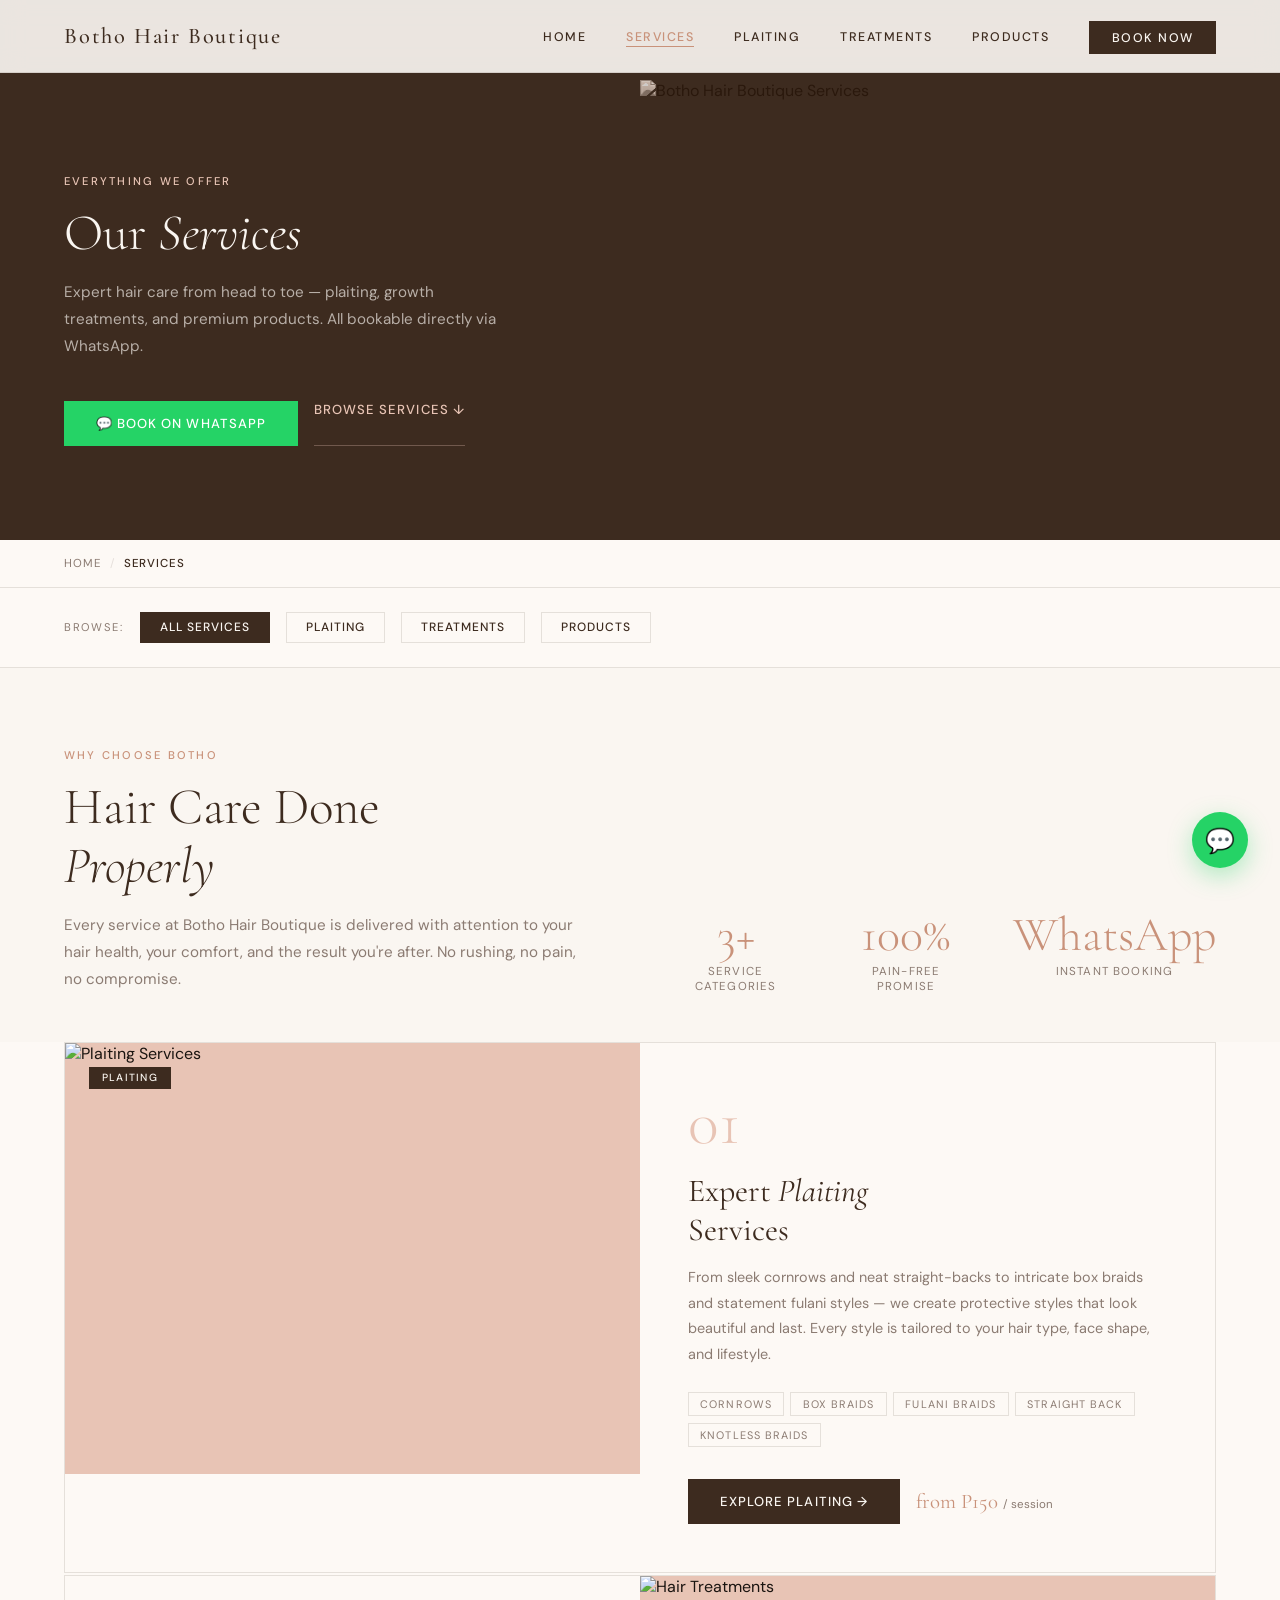
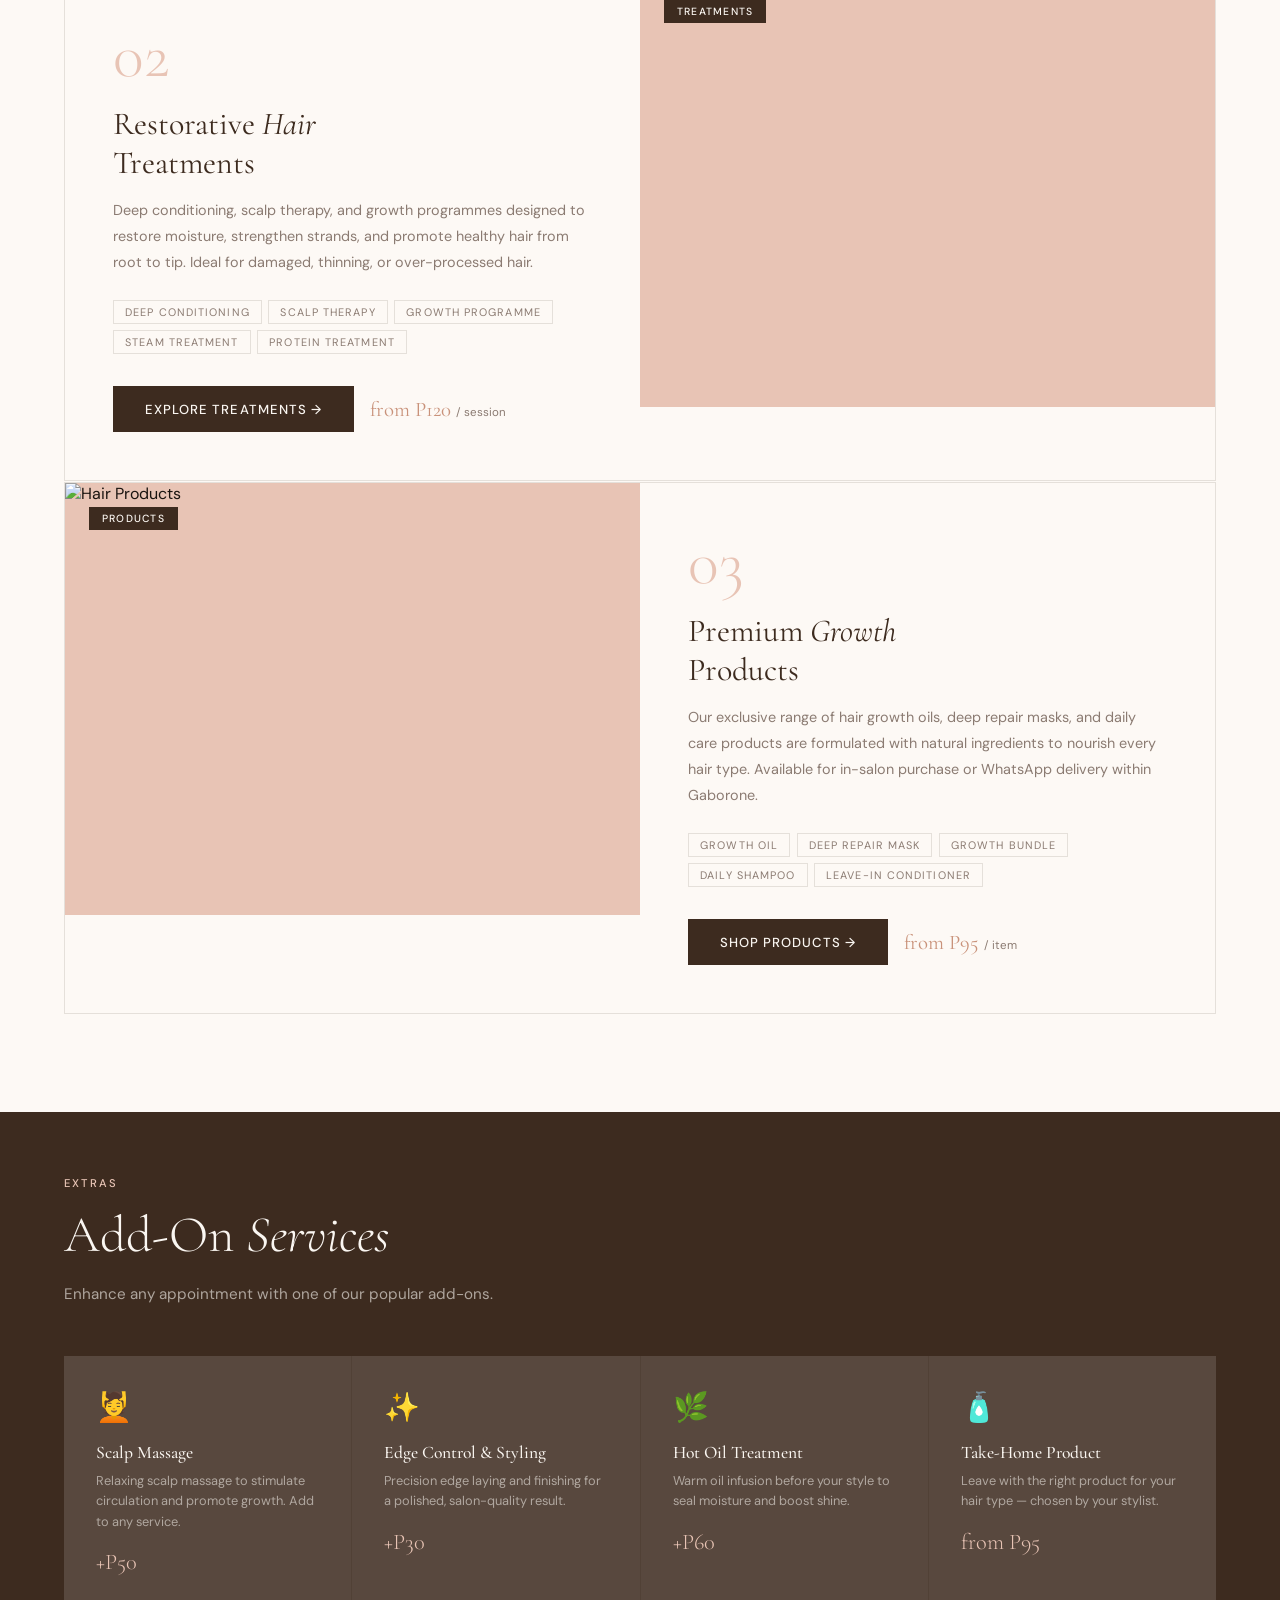
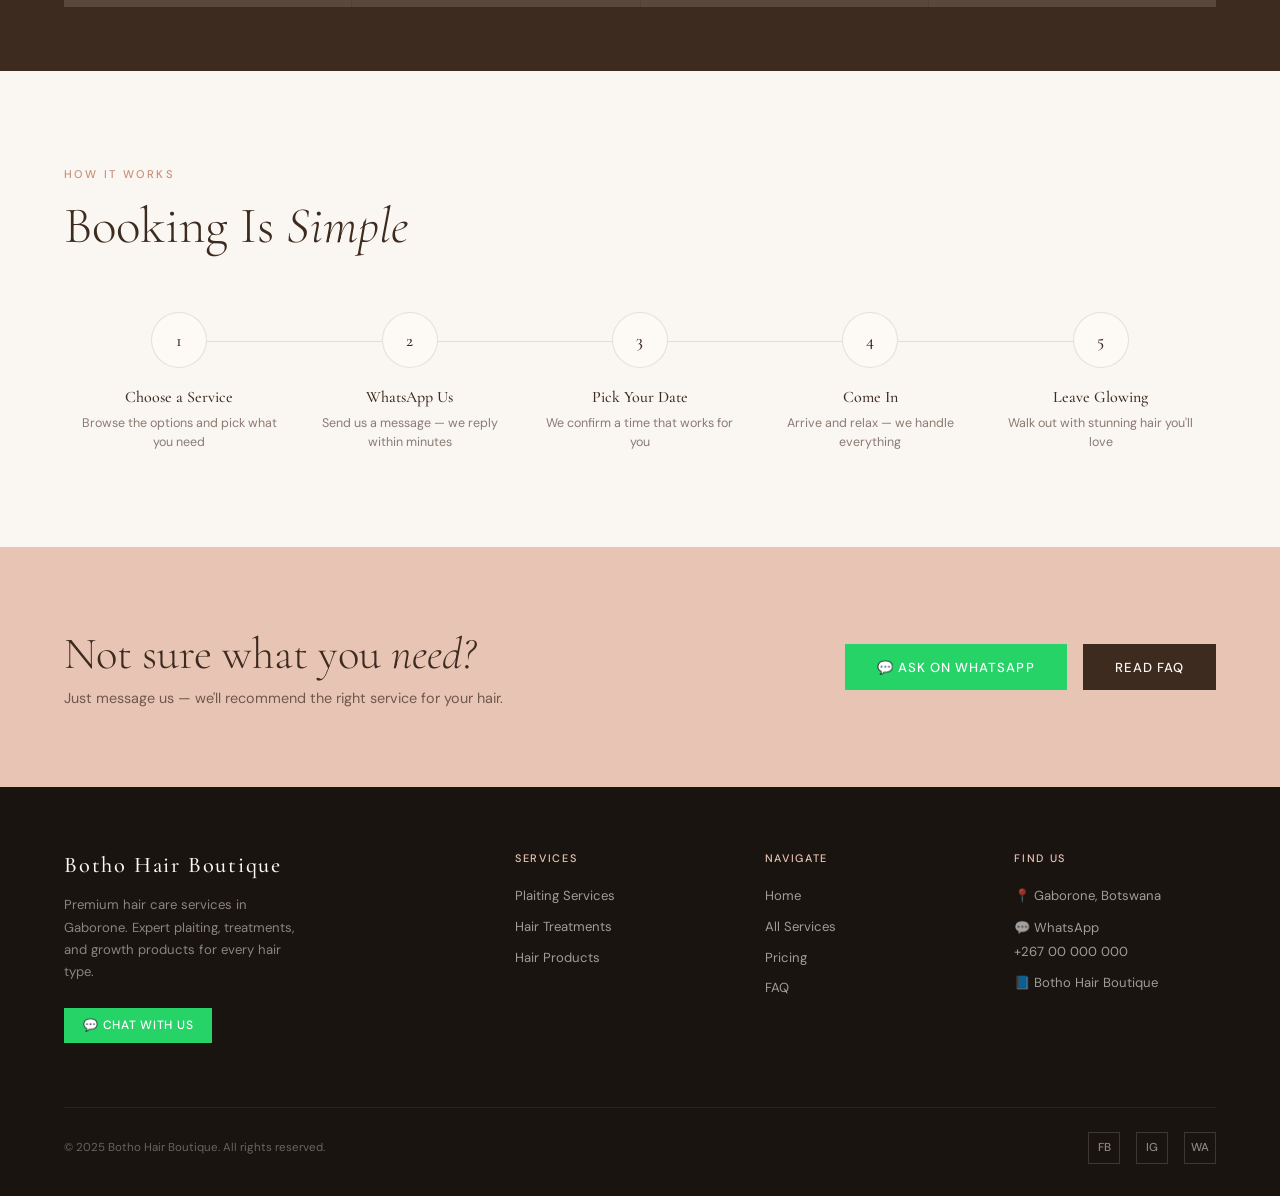
==== services.html @ 49e92385 "Renaming html file to index and editing navigation bar" ====
<!DOCTYPE html>
<html lang="en">
<head>
<meta charset="UTF-8">
<meta name="viewport" content="width=device-width, initial-scale=1.0">
<title>Services — Botho Hair Boutique</title>
<link rel="stylesheet" href="shared.css">
<style>
  /* ── SERVICES HUB SPECIFIC ── */

  /* Filter bar */
  .filter-bar {
    background: var(--warm-white); padding: 1.5rem 4rem;
    border-bottom: 1px solid var(--border);
    display: flex; align-items: center; gap: 1rem; flex-wrap: wrap;
  }
  .filter-label { font-size: 0.7rem; letter-spacing: 0.15em; text-transform: uppercase; color: var(--muted); }
  .filter-btn {
    padding: 0.4rem 1.2rem; border: 1px solid var(--border);
    background: transparent; font-size: 0.75rem; letter-spacing: 0.08em;
    text-transform: uppercase; color: var(--brown); cursor: pointer;
    font-family: 'DM Sans', sans-serif; font-weight: 500;
    transition: all 0.25s;
  }
  .filter-btn.active, .filter-btn:hover { background: var(--brown); color: var(--cream); border-color: var(--brown); }

  /* Services intro */
  .services-intro {
    background: var(--cream); padding: 5rem 4rem 3rem;
    display: grid; grid-template-columns: 1fr 1fr; gap: 4rem; align-items: end;
  }
  .intro-stats { display: flex; gap: 3rem; margin-top: 2.5rem; }
  .stat-item { text-align: center; }
  .stat-num {
    font-family: 'Cormorant Garamond', serif;
    font-size: 3rem; font-weight: 300; color: var(--rose); line-height: 1;
  }
  .stat-label { font-size: 0.72rem; letter-spacing: 0.1em; text-transform: uppercase; color: var(--muted); margin-top: 0.3rem; }

  /* Main service cards */
  .services-main { background: var(--warm-white); padding: 0 4rem 6rem; }
  .service-feature {
    display: grid; grid-template-columns: 1fr 1fr;
    border: 1px solid var(--border); margin-bottom: 1.5px;
    background: var(--warm-white);
    transition: background 0.3s;
    text-decoration: none; color: inherit;
  }
  .service-feature:hover { background: var(--cream); }
  .service-feature.reverse { direction: rtl; }
  .service-feature.reverse > * { direction: ltr; }

  .sf-image {
    position: relative; overflow: hidden;
    aspect-ratio: 4/3; background: var(--rose-light);
  }
  .sf-image img {
    width: 100%; height: 100%; object-fit: cover;
    transition: transform 0.6s ease;
  }
  .service-feature:hover .sf-image img { transform: scale(1.04); }
  .sf-badge {
    position: absolute; top: 1.5rem; left: 1.5rem;
    background: var(--brown); color: var(--cream);
    font-size: 0.65rem; letter-spacing: 0.12em; text-transform: uppercase;
    padding: 0.3rem 0.8rem; font-weight: 500;
  }
  .sf-content {
    padding: 3rem; display: flex; flex-direction: column; justify-content: center;
  }
  .sf-num {
    font-family: 'Cormorant Garamond', serif;
    font-size: 4rem; font-weight: 300; color: var(--rose-light);
    line-height: 1; margin-bottom: 1rem;
  }
  .sf-content h2 {
    font-family: 'Cormorant Garamond', serif;
    font-size: 2rem; font-weight: 400; color: var(--brown); margin-bottom: 1rem;
  }
  .sf-content h2 em { font-style: italic; }
  .sf-content p { font-size: 0.9rem; color: var(--muted); line-height: 1.8; margin-bottom: 1.5rem; }
  .sf-tags { display: flex; flex-wrap: wrap; gap: 0.4rem; margin-bottom: 2rem; }
  .sf-tag {
    font-size: 0.68rem; letter-spacing: 0.1em; text-transform: uppercase;
    border: 1px solid var(--border); color: var(--muted);
    padding: 0.25rem 0.7rem;
  }
  .sf-links { display: flex; gap: 1rem; align-items: center; }
  .sf-price {
    font-family: 'Cormorant Garamond', serif;
    font-size: 1.3rem; color: var(--rose); font-weight: 400;
  }
  .sf-price small { font-size: 0.72rem; color: var(--muted); font-family: 'DM Sans', sans-serif; font-weight: 400; }

  /* Add-ons strip */
  .addons-section { background: var(--brown); padding: 4rem; }
  .addons-section .section-title { color: var(--cream); }
  .addons-section .section-tag { color: var(--rose-light); }
  .addons-grid {
    display: grid; grid-template-columns: repeat(4, 1fr);
    gap: 1px; background: rgba(255,255,255,0.1); margin-top: 3rem;
  }
  .addon-card {
    background: rgba(255,255,255,0.04); padding: 2rem;
    transition: background 0.3s;
  }
  .addon-card:hover { background: rgba(255,255,255,0.08); }
  .addon-icon { font-size: 1.8rem; margin-bottom: 1rem; }
  .addon-card h4 {
    font-family: 'Cormorant Garamond', serif;
    font-size: 1.1rem; color: var(--cream); margin-bottom: 0.5rem; font-weight: 500;
  }
  .addon-card p { font-size: 0.8rem; color: rgba(250,246,241,0.55); line-height: 1.6; }
  .addon-price {
    margin-top: 1rem; font-family: 'Cormorant Garamond', serif;
    font-size: 1.4rem; color: var(--rose-light); font-weight: 300;
  }

  /* Process strip */
  .process-section { background: var(--cream); }
  .process-grid {
    display: grid; grid-template-columns: repeat(5, 1fr);
    gap: 0; margin-top: 3.5rem; position: relative;
  }
  .process-grid::before {
    content: ''; position: absolute;
    top: 1.8rem; left: 10%; right: 10%; height: 1px; background: var(--border);
  }
  .process-step { text-align: center; padding: 0 1rem; position: relative; z-index: 1; }
  .ps-circle {
    width: 3.5rem; height: 3.5rem; border-radius: 50%;
    background: var(--warm-white); border: 1px solid var(--border);
    display: flex; align-items: center; justify-content: center;
    margin: 0 auto 1.2rem;
    font-family: 'Cormorant Garamond', serif;
    font-size: 1.1rem; color: var(--brown); font-weight: 500;
    transition: all 0.3s;
  }
  .process-step:hover .ps-circle { background: var(--rose); border-color: var(--rose); color: #fff; }
  .process-step h4 {
    font-family: 'Cormorant Garamond', serif;
    font-size: 1rem; color: var(--brown); margin-bottom: 0.4rem; font-weight: 500;
  }
  .process-step p { font-size: 0.78rem; color: var(--muted); line-height: 1.5; }

  /* CTA banner */
  .cta-banner {
    background: var(--rose-light); padding: 5rem 4rem;
    display: flex; justify-content: space-between; align-items: center; gap: 3rem;
  }
  .cta-banner-text h2 {
    font-family: 'Cormorant Garamond', serif;
    font-size: clamp(2rem, 3.5vw, 3rem); color: var(--brown); font-weight: 300;
  }
  .cta-banner-text h2 em { font-style: italic; }
  .cta-banner-text p { font-size: 0.9rem; color: var(--brown); opacity: 0.7; margin-top: 0.5rem; }
  .cta-banner-actions { display: flex; gap: 1rem; flex-shrink: 0; }

  @media (max-width: 900px) {
    .services-intro { grid-template-columns: 1fr; gap: 2rem; }
    .services-main { padding: 0 1.5rem 4rem; }
    .service-feature { grid-template-columns: 1fr; }
    .service-feature.reverse { direction: ltr; }
    .sf-image { aspect-ratio: 16/9; }
    .sf-content { padding: 2rem 1.5rem; }
    .addons-grid { grid-template-columns: 1fr 1fr; }
    .process-grid { grid-template-columns: 1fr 1fr; gap: 2rem; }
    .process-grid::before { display: none; }
    .filter-bar { padding: 1rem 1.5rem; }
    .cta-banner { flex-direction: column; text-align: center; }
    .cta-banner-actions { justify-content: center; flex-wrap: wrap; }
  }
</style>
</head>
<body>

<!-- NAV -->
<nav id="navbar">
  <a href="index.html" class="nav-logo">Botho Hair Boutique</a>
  <ul class="nav-links">
    <li><a href="index.html">Home</a></li>
    <li><a href="services.html" class="active">Services</a></li>
    <li><a href="plaiting.html">Plaiting</a></li>
    <li><a href="treatments.html">Treatments</a></li>
    <li><a href="products.html">Products</a></li>
    <li><a href="https://wa.me/26778416589?text=Hi%20Botho!%20I'd%20like%20to%20book%20an%20appointment." target="_blank" class="nav-cta">Book Now</a></li>
  </ul>
  <button class="nav-hamburger" onclick="toggleMenu()" aria-label="Menu">
    <span></span><span></span><span></span>
  </button>
</nav>
<div class="mobile-menu" id="mobileMenu">
  <a href="index.html">Home</a>
  <a href="services.html">Services</a>
  <a href="plaiting.html">Plaiting</a>
  <a href="treatments.html">Treatments</a>
  <a href="products.html">Products</a>
  <a href="https://wa.me/26778416589?text=Hi%20Botho!%20I'd%20like%20to%20book." target="_blank">Book on WhatsApp</a>
</div>

<!-- PAGE HERO -->
<div class="page-hero">
  <div class="page-hero-left">
    <p class="section-tag">Everything We Offer</p>
    <h1 class="section-title">Our <em>Services</em></h1>
    <p class="section-sub">Expert hair care from head to toe — plaiting, growth treatments, and premium products. All bookable directly via WhatsApp.</p>
    <div class="page-hero-actions">
      <a href="https://wa.me/26778416589?text=Hi%20Botho!%20I'd%20like%20to%20book%20an%20appointment." target="_blank" class="btn-wa">💬 Book on WhatsApp</a>
      <a href="#all-services" class="btn-ghost" style="color:var(--rose-light);border-color:rgba(232,196,181,0.3)">Browse Services ↓</a>
    </div>
  </div>
  <div class="page-hero-right">
    <img src="https://cse24-100.github.io/cse24-100/hair-salon.avif" alt="Botho Hair Boutique Services">
  </div>
</div>

<!-- BREADCRUMB -->
<div class="breadcrumb">
  <a href="index.html">Home</a>
  <span>/</span>
  <strong>Services</strong>
</div>

<!-- FILTER BAR -->
<div class="filter-bar">
  <span class="filter-label">Browse:</span>
  <button class="filter-btn active" onclick="filterServices('all', this)">All Services</button>
  <button class="filter-btn" onclick="filterServices('plaiting', this)">Plaiting</button>
  <button class="filter-btn" onclick="filterServices('treatment', this)">Treatments</button>
  <button class="filter-btn" onclick="filterServices('product', this)">Products</button>
</div>

<!-- INTRO -->
<div class="services-intro">
  <div class="reveal">
    <p class="section-tag">Why Choose Botho</p>
    <h2 class="section-title">Hair Care Done<br><em>Properly</em></h2>
    <p class="section-sub">Every service at Botho Hair Boutique is delivered with attention to your hair health, your comfort, and the result you're after. No rushing, no pain, no compromise.</p>
  </div>
  <div class="reveal">
    <div class="intro-stats">
      <div class="stat-item">
        <div class="stat-num">3+</div>
        <div class="stat-label">Service Categories</div>
      </div>
      <div class="stat-item">
        <div class="stat-num">100%</div>
        <div class="stat-label">Pain-Free Promise</div>
      </div>
      <div class="stat-item">
        <div class="stat-num">WhatsApp</div>
        <div class="stat-label">Instant Booking</div>
      </div>
    </div>
  </div>
</div>

<!-- MAIN SERVICE CARDS -->
<div class="services-main" id="all-services">

  <!-- Plaiting -->
  <a href="services/plaiting.html" class="service-feature reveal" data-category="plaiting">
    <div class="sf-image">
      <img src="https://cse24-100.github.io/cse24-100/salon.jpeg" alt="Plaiting Services">
      <span class="sf-badge">Plaiting</span>
    </div>
    <div class="sf-content">
      <div class="sf-num">01</div>
      <h2>Expert <em>Plaiting</em><br>Services</h2>
      <p>From sleek cornrows and neat straight-backs to intricate box braids and statement fulani styles — we create protective styles that look beautiful and last. Every style is tailored to your hair type, face shape, and lifestyle.</p>
      <div class="sf-tags">
        <span class="sf-tag">Cornrows</span>
        <span class="sf-tag">Box Braids</span>
        <span class="sf-tag">Fulani Braids</span>
        <span class="sf-tag">Straight Back</span>
        <span class="sf-tag">Knotless Braids</span>
      </div>
      <div class="sf-links">
        <span class="btn-primary">Explore Plaiting →</span>
        <span class="sf-price">from P150 <small>/ session</small></span>
      </div>
    </div>
  </a>

  <!-- Treatments -->
  <a href="services/treatments.html" class="service-feature reverse reveal" data-category="treatment">
    <div class="sf-image">
      <img src="https://cse24-100.github.io/cse24-100/treat.jpeg" alt="Hair Treatments">
      <span class="sf-badge">Treatments</span>
    </div>
    <div class="sf-content">
      <div class="sf-num">02</div>
      <h2>Restorative <em>Hair</em><br>Treatments</h2>
      <p>Deep conditioning, scalp therapy, and growth programmes designed to restore moisture, strengthen strands, and promote healthy hair from root to tip. Ideal for damaged, thinning, or over-processed hair.</p>
      <div class="sf-tags">
        <span class="sf-tag">Deep Conditioning</span>
        <span class="sf-tag">Scalp Therapy</span>
        <span class="sf-tag">Growth Programme</span>
        <span class="sf-tag">Steam Treatment</span>
        <span class="sf-tag">Protein Treatment</span>
      </div>
      <div class="sf-links">
        <span class="btn-primary">Explore Treatments →</span>
        <span class="sf-price">from P120 <small>/ session</small></span>
      </div>
    </div>
  </a>

  <!-- Products -->
  <a href="services/products.html" class="service-feature reveal" data-category="product">
    <div class="sf-image">
      <img src="https://cse24-100.github.io/cse24-100/growth.jpg" alt="Hair Products">
      <span class="sf-badge">Products</span>
    </div>
    <div class="sf-content">
      <div class="sf-num">03</div>
      <h2>Premium <em>Growth</em><br>Products</h2>
      <p>Our exclusive range of hair growth oils, deep repair masks, and daily care products are formulated with natural ingredients to nourish every hair type. Available for in-salon purchase or WhatsApp delivery within Gaborone.</p>
      <div class="sf-tags">
        <span class="sf-tag">Growth Oil</span>
        <span class="sf-tag">Deep Repair Mask</span>
        <span class="sf-tag">Growth Bundle</span>
        <span class="sf-tag">Daily Shampoo</span>
        <span class="sf-tag">Leave-In Conditioner</span>
      </div>
      <div class="sf-links">
        <span class="btn-primary">Shop Products →</span>
        <span class="sf-price">from P95 <small>/ item</small></span>
      </div>
    </div>
  </a>

</div>

<!-- ADD-ONS -->
<section class="addons-section reveal">
  <p class="section-tag">Extras</p>
  <h2 class="section-title" style="color:var(--cream)">Add-On <em>Services</em></h2>
  <p class="section-sub" style="color:rgba(250,246,241,0.6)">Enhance any appointment with one of our popular add-ons.</p>
  <div class="addons-grid">
    <div class="addon-card">
      <div class="addon-icon">💆</div>
      <h4>Scalp Massage</h4>
      <p>Relaxing scalp massage to stimulate circulation and promote growth. Add to any service.</p>
      <div class="addon-price">+P50</div>
    </div>
    <div class="addon-card">
      <div class="addon-icon">✨</div>
      <h4>Edge Control & Styling</h4>
      <p>Precision edge laying and finishing for a polished, salon-quality result.</p>
      <div class="addon-price">+P30</div>
    </div>
    <div class="addon-card">
      <div class="addon-icon">🌿</div>
      <h4>Hot Oil Treatment</h4>
      <p>Warm oil infusion before your style to seal moisture and boost shine.</p>
      <div class="addon-price">+P60</div>
    </div>
    <div class="addon-card">
      <div class="addon-icon">🧴</div>
      <h4>Take-Home Product</h4>
      <p>Leave with the right product for your hair type — chosen by your stylist.</p>
      <div class="addon-price">from P95</div>
    </div>
  </div>
</section>

<!-- PROCESS -->
<section class="process-section">
  <div class="reveal">
    <p class="section-tag">How It Works</p>
    <h2 class="section-title">Booking Is <em>Simple</em></h2>
  </div>
  <div class="process-grid">
    <div class="process-step reveal">
      <div class="ps-circle">1</div>
      <h4>Choose a Service</h4>
      <p>Browse the options and pick what you need</p>
    </div>
    <div class="process-step reveal">
      <div class="ps-circle">2</div>
      <h4>WhatsApp Us</h4>
      <p>Send us a message — we reply within minutes</p>
    </div>
    <div class="process-step reveal">
      <div class="ps-circle">3</div>
      <h4>Pick Your Date</h4>
      <p>We confirm a time that works for you</p>
    </div>
    <div class="process-step reveal">
      <div class="ps-circle">4</div>
      <h4>Come In</h4>
      <p>Arrive and relax — we handle everything</p>
    </div>
    <div class="process-step reveal">
      <div class="ps-circle">5</div>
      <h4>Leave Glowing</h4>
      <p>Walk out with stunning hair you'll love</p>
    </div>
  </div>
</section>

<!-- CTA BANNER -->
<div class="cta-banner reveal">
  <div class="cta-banner-text">
    <h2>Not sure what you <em>need?</em></h2>
    <p>Just message us — we'll recommend the right service for your hair.</p>
  </div>
  <div class="cta-banner-actions">
    <a href="https://wa.me/26778416589?text=Hi%20Botho!%20I'm%20not%20sure%20which%20service%20I%20need%20—%20can%20you%20help?" target="_blank" class="btn-wa">💬 Ask on WhatsApp</a>
    <a href="index.html#faq" class="btn-primary">Read FAQ</a>
  </div>
</div>

<!-- FOOTER -->
<footer>
  <div class="footer-grid">
    <div class="footer-brand">
      <a href="index.html" class="nav-logo">Botho Hair Boutique</a>
      <p>Premium hair care services in Gaborone. Expert plaiting, treatments, and growth products for every hair type.</p>
        <a href="https://wa.me/26778416589" target="_blank" class="footer-wa-link">💬 Chat With Us</a>
    </div>
    <div>
      <h5>Services</h5>
      <ul>
        <li><a href="services/plaiting.html">Plaiting Services</a></li>
        <li><a href="services/treatments.html">Hair Treatments</a></li>
        <li><a href="services/products.html">Hair Products</a></li>
      </ul>
    </div>
    <div>
      <h5>Navigate</h5>
      <ul>
        <li><a href="index.html">Home</a></li>
        <li><a href="services.html">All Services</a></li>
        <li><a href="index.html#pricing">Pricing</a></li>
        <li><a href="index.html#faq">FAQ</a></li>
      </ul>
    </div>
    <div class="footer-contact">
      <h5>Find Us</h5>
      <p>📍 Gaborone, Botswana</p>
      <p style="margin-top:0.5rem">💬 WhatsApp<br>+267 00 000 000</p>
      <p style="margin-top:0.5rem">📘 Botho Hair Boutique</p>
    </div>
  </div>
  <div class="footer-bottom">
    <p>© 2025 Botho Hair Boutique. All rights reserved.</p>
    <div class="footer-social">
      <a href="#" class="social-btn">fb</a>
      <a href="#" class="social-btn">ig</a>
      <a href="https://wa.me/26778416589" target="_blank" class="social-btn">wa</a>
    </div>
  </div>
</footer>

<a href="https://wa.me/26778416589?text=Hi%20Botho!" target="_blank" class="floating-wa">💬</a>

<script>
  // Nav scroll
  window.addEventListener('scroll', () => {
    document.getElementById('navbar').style.boxShadow =
      window.scrollY > 50 ? '0 4px 24px rgba(26,20,16,0.08)' : 'none';
  });

  // Mobile menu
  function toggleMenu() {
    document.getElementById('mobileMenu').classList.toggle('open');
  }

  // Scroll reveal with stagger
  const reveals = document.querySelectorAll('.reveal');
  const observer = new IntersectionObserver((entries) => {
    entries.forEach(el => {
      if (el.isIntersecting) { el.target.classList.add('visible'); observer.unobserve(el.target); }
    });
  }, { threshold: 0.08 });
  reveals.forEach((el, i) => {
    el.style.transitionDelay = `${(i % 4) * 0.1}s`;
    observer.observe(el);
  });

  // Filter
  function filterServices(cat, btn) {
    document.querySelectorAll('.filter-btn').forEach(b => b.classList.remove('active'));
    btn.classList.add('active');
    document.querySelectorAll('.service-feature').forEach(card => {
      card.style.display = (cat === 'all' || card.dataset.category === cat) ? 'grid' : 'none';
    });
  }
</script>
</body>
</html>
---- shared.css ----
/* ── BOTHO HAIR BOUTIQUE — SHARED STYLES ── */
@import url('https://fonts.googleapis.com/css2?family=Cormorant+Garamond:ital,wght@0,300;0,400;0,500;0,600;1,300;1,400&family=DM+Sans:wght@300;400;500&display=swap');

:root {
  --cream: #FAF6F1;
  --warm-white: #FDF9F5;
  --deep: #1A1410;
  --brown: #3D2B1F;
  --rose: #C9927A;
  --rose-light: #E8C4B5;
  --gold: #B8976A;
  --gold-light: #D4B896;
  --muted: #8B7B72;
  --border: rgba(61,43,31,0.12);
}

*, *::before, *::after { margin: 0; padding: 0; box-sizing: border-box; }
html { scroll-behavior: smooth; }
body {
  font-family: 'DM Sans', sans-serif;
  background: var(--cream);
  color: var(--deep);
  overflow-x: hidden;
}

/* ── NAV ── */
nav {
  position: fixed; top: 0; left: 0; right: 0; z-index: 100;
  display: flex; align-items: center; justify-content: space-between;
  padding: 1.4rem 4rem;
  background: rgba(250,246,241,0.92);
  backdrop-filter: blur(12px);
  border-bottom: 1px solid var(--border);
  transition: box-shadow 0.3s;
}
.nav-logo {
  font-family: 'Cormorant Garamond', serif;
  font-size: 1.4rem; font-weight: 500; letter-spacing: 0.08em;
  color: var(--brown); text-decoration: none;
}
.nav-links { display: flex; gap: 2.5rem; list-style: none; align-items: center; }
.nav-links a {
  font-size: 0.78rem; letter-spacing: 0.12em; text-transform: uppercase;
  color: var(--brown); text-decoration: none; font-weight: 500;
  position: relative; padding-bottom: 2px; transition: color 0.3s;
}
.nav-links a::after {
  content: ''; position: absolute; bottom: 0; left: 0; right: 0;
  height: 1px; background: var(--rose); transform: scaleX(0);
  transition: transform 0.3s ease;
}
.nav-links a:hover::after, .nav-links a.active::after { transform: scaleX(1); }
.nav-links a.active { color: var(--rose); }
.nav-cta {
  background: var(--brown) !important; color: var(--cream) !important;
  padding: 0.55rem 1.4rem !important;
}
.nav-cta::after { display: none !important; }
.nav-cta:hover { background: var(--rose) !important; }

/* Mobile nav toggle */
.nav-hamburger {
  display: none; flex-direction: column; gap: 5px;
  background: none; border: none; cursor: pointer; padding: 4px;
}
.nav-hamburger span {
  display: block; width: 24px; height: 1.5px; background: var(--brown);
  transition: all 0.3s;
}
.mobile-menu {
  display: none; position: fixed; top: 68px; left: 0; right: 0; z-index: 99;
  background: rgba(250,246,241,0.98); backdrop-filter: blur(12px);
  border-bottom: 1px solid var(--border);
  padding: 1.5rem 2rem; flex-direction: column; gap: 1.2rem;
}
.mobile-menu a {
  font-size: 0.82rem; letter-spacing: 0.12em; text-transform: uppercase;
  color: var(--brown); text-decoration: none; font-weight: 500;
}
.mobile-menu.open { display: flex; }

/* ── SHARED COMPONENTS ── */
section { padding: 6rem 4rem; }

.section-tag {
  font-size: 0.7rem; letter-spacing: 0.2em; text-transform: uppercase;
  color: var(--rose); margin-bottom: 1rem; font-weight: 500;
}
.section-title {
  font-family: 'Cormorant Garamond', serif;
  font-size: clamp(2rem, 4vw, 3.5rem);
  font-weight: 300; color: var(--brown); line-height: 1.15;
}
.section-title em { font-style: italic; }
.section-sub {
  font-size: 0.95rem; color: var(--muted); line-height: 1.8;
  max-width: 520px; margin-top: 1rem;
}

.btn-primary {
  display: inline-flex; align-items: center; gap: 0.5rem;
  background: var(--brown); color: var(--cream);
  padding: 0.9rem 2rem; font-size: 0.82rem;
  letter-spacing: 0.08em; text-transform: uppercase;
  text-decoration: none; border: none; cursor: pointer;
  transition: background 0.3s, transform 0.2s;
  font-family: 'DM Sans', sans-serif; font-weight: 500;
}
.btn-primary:hover { background: var(--rose); transform: translateY(-1px); }

.btn-wa {
  display: inline-flex; align-items: center; gap: 0.6rem;
  background: #25D366; color: #fff;
  padding: 0.9rem 2rem; font-size: 0.82rem;
  letter-spacing: 0.08em; text-transform: uppercase;
  text-decoration: none; font-weight: 500;
  font-family: 'DM Sans', sans-serif;
  transition: background 0.3s, transform 0.2s;
}
.btn-wa:hover { background: #1da851; transform: translateY(-1px); }

.btn-ghost {
  font-size: 0.82rem; color: var(--brown); text-decoration: none;
  letter-spacing: 0.08em; text-transform: uppercase; font-weight: 500;
  padding-bottom: 2px; border-bottom: 1px solid var(--border);
  transition: border-color 0.3s, color 0.3s;
}
.btn-ghost:hover { color: var(--rose); border-color: var(--rose); }

/* ── PAGE HERO (inner pages) ── */
.page-hero {
  padding-top: 80px;
  background: var(--brown);
  display: grid; grid-template-columns: 1fr 1fr;
  min-height: 60vh; overflow: hidden;
}
.page-hero-left {
  display: flex; flex-direction: column; justify-content: center;
  padding: 5rem 4rem; color: var(--cream);
}
.page-hero-left .section-tag { color: var(--rose-light); }
.page-hero-left .section-title { color: var(--cream); }
.page-hero-left .section-sub { color: rgba(250,246,241,0.65); max-width: 440px; }
.page-hero-right { position: relative; overflow: hidden; }
.page-hero-right img {
  width: 100%; height: 100%; object-fit: cover;
  opacity: 0.75; mix-blend-mode: luminosity;
  transition: transform 8s ease;
}
.page-hero-right:hover img { transform: scale(1.05); }
.page-hero-actions { display: flex; gap: 1rem; margin-top: 2.5rem; flex-wrap: wrap; }

/* ── BREADCRUMB ── */
.breadcrumb {
  padding: 1rem 4rem; background: var(--warm-white);
  border-bottom: 1px solid var(--border);
  display: flex; align-items: center; gap: 0.5rem;
  font-size: 0.72rem; letter-spacing: 0.08em; text-transform: uppercase;
}
.breadcrumb a { color: var(--muted); text-decoration: none; transition: color 0.2s; }
.breadcrumb a:hover { color: var(--rose); }
.breadcrumb span { color: var(--border); }
.breadcrumb strong { color: var(--brown); font-weight: 500; }

/* ── REVEAL ── */
.reveal {
  opacity: 0; transform: translateY(28px);
  transition: opacity 0.7s ease, transform 0.7s ease;
}
.reveal.visible { opacity: 1; transform: translateY(0); }

/* ── MARQUEE ── */
.marquee-bar {
  background: var(--brown); color: var(--cream);
  padding: 0.8rem 0; overflow: hidden;
}
.marquee-track {
  display: flex; gap: 3rem; white-space: nowrap;
  animation: marquee 22s linear infinite;
}
.marquee-item {
  display: flex; align-items: center; gap: 0.8rem;
  font-size: 0.72rem; letter-spacing: 0.15em; text-transform: uppercase;
}
.marquee-dot { color: var(--rose-light); }

/* ── FOOTER ── */
footer {
  background: var(--deep); color: var(--cream);
  padding: 4rem 4rem 2rem;
}
.footer-grid {
  display: grid; grid-template-columns: 2fr 1fr 1fr 1fr;
  gap: 3rem; margin-bottom: 4rem;
}
.footer-brand .nav-logo { color: var(--cream); display: block; margin-bottom: 1rem; }
.footer-brand p { font-size: 0.82rem; color: rgba(250,246,241,0.5); line-height: 1.7; max-width: 240px; }
.footer-wa-link {
  display: inline-flex; align-items: center; gap: 0.5rem;
  background: #25D366; color: #fff; padding: 0.6rem 1.2rem;
  font-size: 0.75rem; letter-spacing: 0.06em; text-transform: uppercase;
  text-decoration: none; margin-top: 1.5rem; font-weight: 500;
  transition: background 0.3s;
}
.footer-wa-link:hover { background: #1da851; }
footer h5 {
  font-size: 0.68rem; letter-spacing: 0.15em; text-transform: uppercase;
  color: var(--rose-light); margin-bottom: 1.2rem; font-weight: 500;
}
footer ul { list-style: none; }
footer ul li { margin-bottom: 0.6rem; }
footer ul li a {
  font-size: 0.82rem; color: rgba(250,246,241,0.6);
  text-decoration: none; transition: color 0.2s;
}
footer ul li a:hover { color: var(--rose-light); }
.footer-contact p { font-size: 0.82rem; color: rgba(250,246,241,0.6); line-height: 1.8; }
.footer-bottom {
  border-top: 1px solid rgba(255,255,255,0.06);
  padding-top: 1.5rem;
  display: flex; justify-content: space-between; align-items: center;
}
.footer-bottom p { font-size: 0.72rem; color: rgba(250,246,241,0.35); }
.footer-social { display: flex; gap: 1rem; }
.social-btn {
  width: 2rem; height: 2rem; border: 1px solid rgba(255,255,255,0.15);
  display: flex; align-items: center; justify-content: center;
  color: rgba(250,246,241,0.5); font-size: 0.72rem; text-decoration: none;
  transition: all 0.2s; font-weight: 500; text-transform: uppercase;
}
.social-btn:hover { border-color: var(--rose); color: var(--rose); }

/* ── FLOATING WA ── */
.floating-wa {
  position: fixed; bottom: 2rem; right: 2rem; z-index: 200;
  width: 3.5rem; height: 3.5rem; background: #25D366; border-radius: 50%;
  display: flex; align-items: center; justify-content: center;
  font-size: 1.5rem; box-shadow: 0 8px 24px rgba(37,211,102,0.35);
  text-decoration: none; transition: transform 0.2s, box-shadow 0.2s;
  animation: pulse 2.5s infinite;
}
.floating-wa:hover { transform: scale(1.1); }

/* ── PRICING CARD (reusable) ── */
.price-tag {
  display: inline-flex; align-items: baseline; gap: 0.3rem;
  font-family: 'Cormorant Garamond', serif;
  font-size: 2.2rem; font-weight: 300; color: var(--rose);
}
.price-tag small { font-size: 1rem; color: var(--muted); font-family: 'DM Sans', sans-serif; }

/* ── KEYFRAMES ── */
@keyframes fadeUp {
  from { opacity: 0; transform: translateY(20px); }
  to { opacity: 1; transform: translateY(0); }
}
@keyframes marquee {
  from { transform: translateX(0); }
  to { transform: translateX(-50%); }
}
@keyframes pulse {
  0%, 100% { box-shadow: 0 8px 24px rgba(37,211,102,0.35); }
  50% { box-shadow: 0 8px 36px rgba(37,211,102,0.6); }
}

/* ── RESPONSIVE ── */
@media (max-width: 900px) {
  nav { padding: 1.2rem 1.5rem; }
  .nav-links { display: none; }
  .nav-hamburger { display: flex; }
  section { padding: 3.5rem 1.5rem; }
  .page-hero { grid-template-columns: 1fr; }
  .page-hero-right { height: 45vw; }
  .page-hero-left { padding: 4rem 1.5rem 3rem; }
  .breadcrumb { padding: 1rem 1.5rem; }
  .footer-grid { grid-template-columns: 1fr 1fr; gap: 2rem; }
  .footer-bottom { flex-direction: column; gap: 1rem; text-align: center; }
}
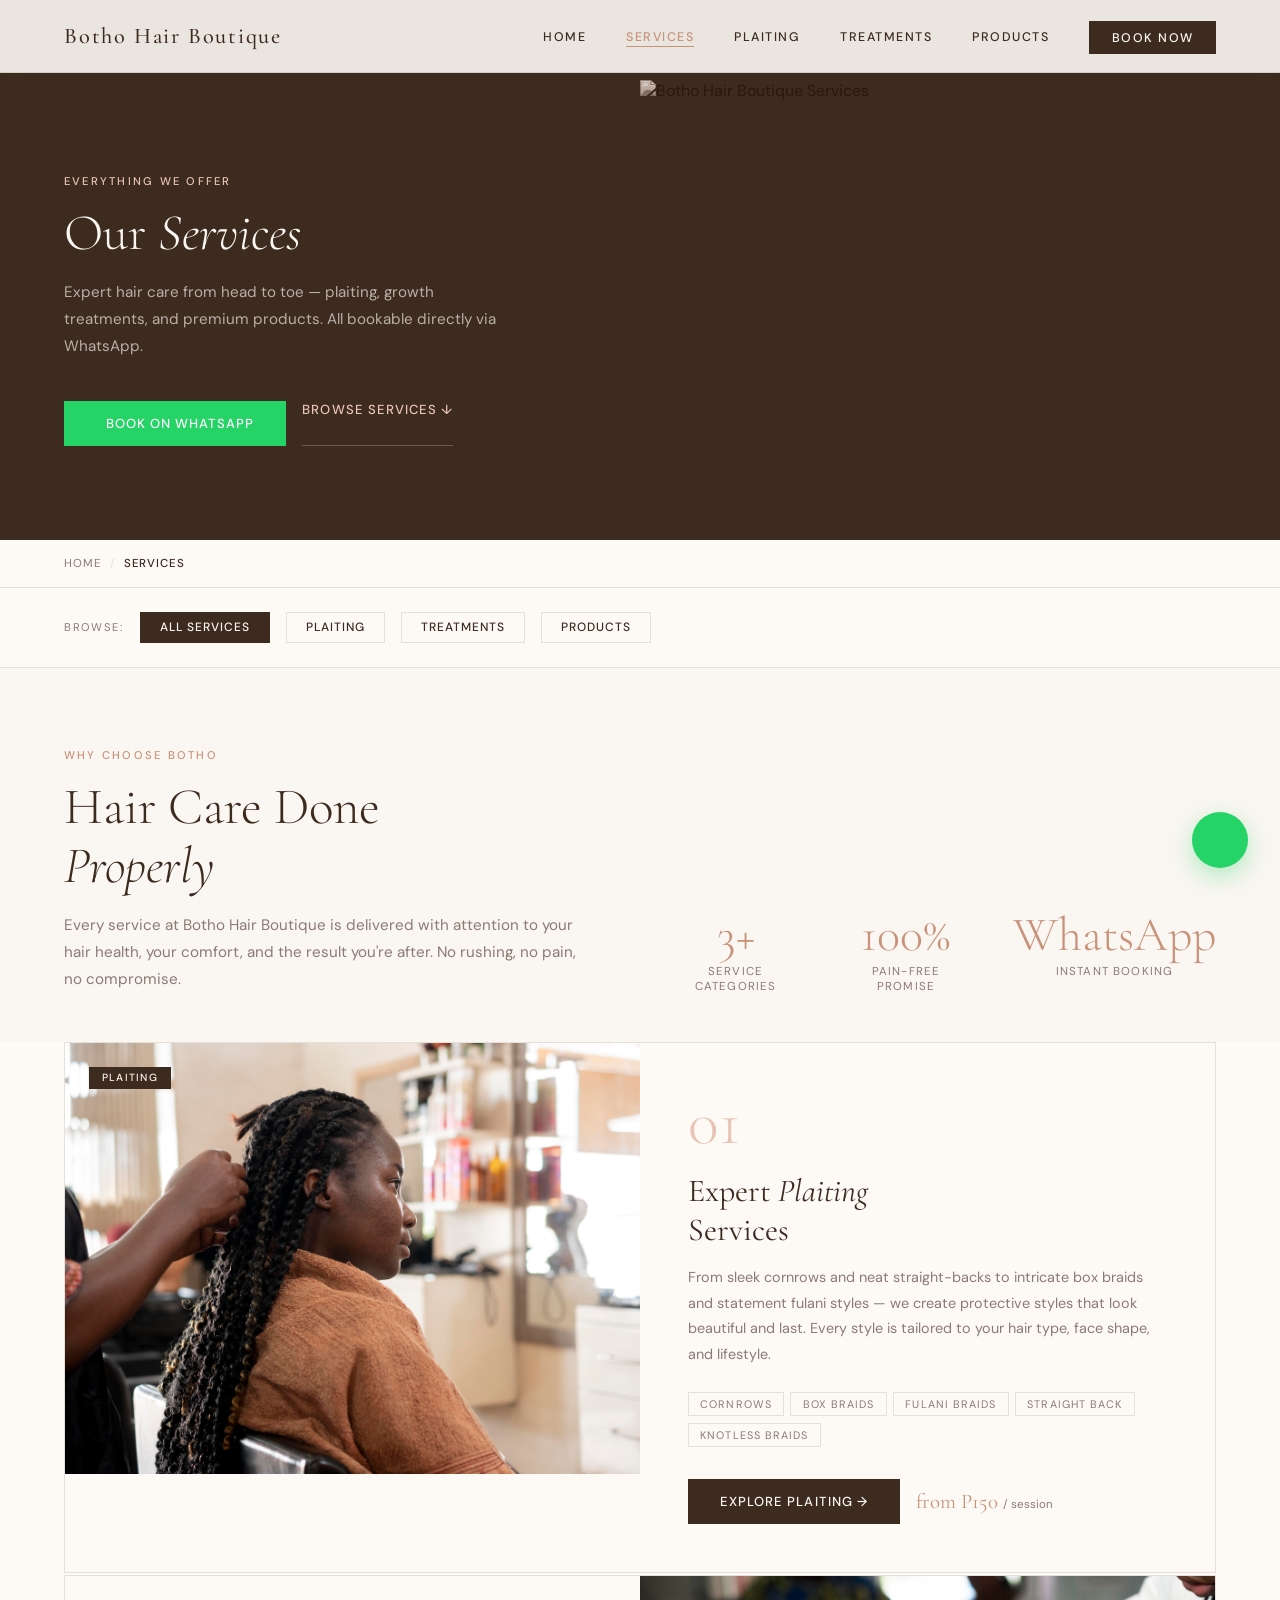
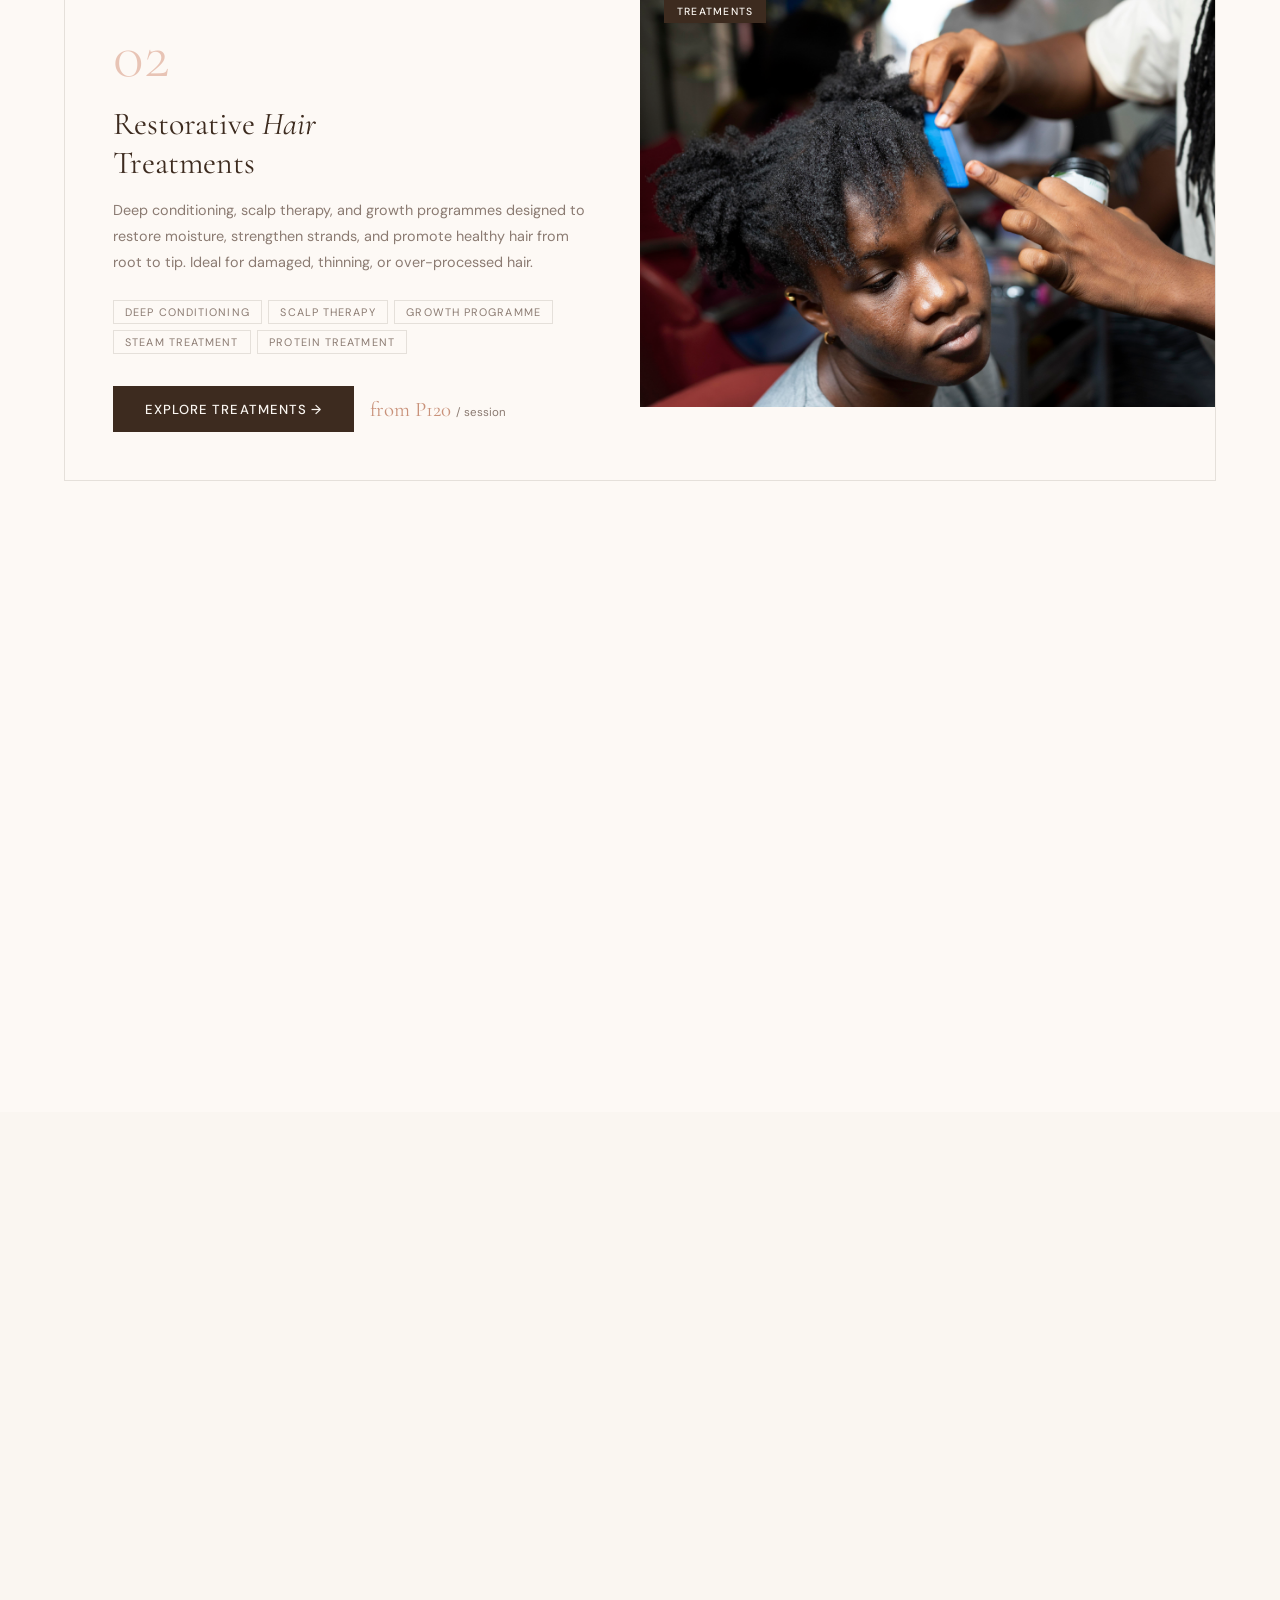
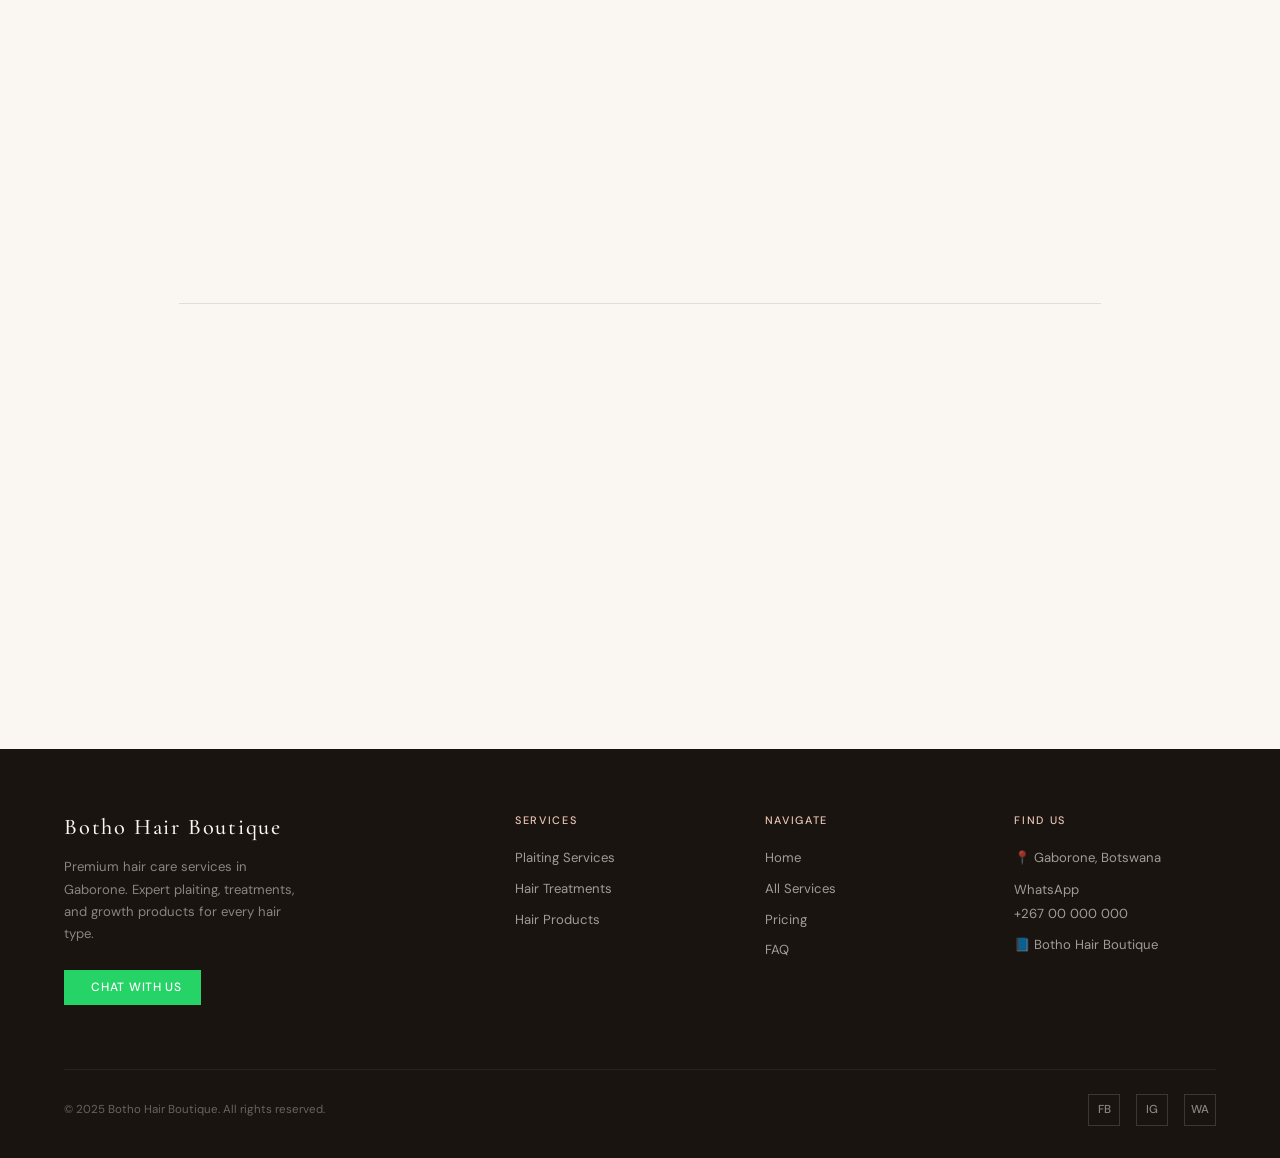
==== commit f37353d0: "Added new pictures into the placeholders" ====
--- a/services.html
+++ b/services.html
@@ -5,6 +5,7 @@
 <meta name="viewport" content="width=device-width, initial-scale=1.0">
 <title>Services — Botho Hair Boutique</title>
 <link rel="stylesheet" href="shared.css">
+<link rel="stylesheet" href="https://cdnjs.cloudflare.com/ajax/libs/font-awesome/7.0.1/css/all.min.css" integrity="sha512-2SwdPD6INVrV/lHTZbO2nodKhrnDdJK9/kg2XD1r9uGqPo1cUbujc+IYdlYdEErWNu69gVcYgdxlmVmzTWnetw==" crossorigin="anonymous" referrerpolicy="no-referrer" />
 <style>
   /* ── SERVICES HUB SPECIFIC ── */
 
@@ -180,9 +181,9 @@
   <ul class="nav-links">
     <li><a href="index.html">Home</a></li>
     <li><a href="services.html" class="active">Services</a></li>
-    <li><a href="plaiting.html">Plaiting</a></li>
-    <li><a href="treatments.html">Treatments</a></li>
-    <li><a href="products.html">Products</a></li>
+    <li><a href="services/plaiting.html">Plaiting</a></li>
+    <li><a href="services/treatments.html">Treatments</a></li>
+    <li><a href="services/products.html">Products</a></li>
     <li><a href="https://wa.me/26778416589?text=Hi%20Botho!%20I'd%20like%20to%20book%20an%20appointment." target="_blank" class="nav-cta">Book Now</a></li>
   </ul>
   <button class="nav-hamburger" onclick="toggleMenu()" aria-label="Menu">
@@ -205,12 +206,12 @@
     <h1 class="section-title">Our <em>Services</em></h1>
     <p class="section-sub">Expert hair care from head to toe — plaiting, growth treatments, and premium products. All bookable directly via WhatsApp.</p>
     <div class="page-hero-actions">
-      <a href="https://wa.me/26778416589?text=Hi%20Botho!%20I'd%20like%20to%20book%20an%20appointment." target="_blank" class="btn-wa">💬 Book on WhatsApp</a>
+      <a href="https://wa.me/26778416589?text=Hi%20Botho!%20I'd%20like%20to%20book%20an%20appointment." target="_blank" class="btn-wa"><i class="fa-brands fa-whatsapp"></i> Book on WhatsApp</a>
       <a href="#all-services" class="btn-ghost" style="color:var(--rose-light);border-color:rgba(232,196,181,0.3)">Browse Services ↓</a>
     </div>
   </div>
   <div class="page-hero-right">
-    <img src="https://cse24-100.github.io/cse24-100/hair-salon.avif" alt="Botho Hair Boutique Services">
+    <img src="photo-two-black-ceramical-hair-sinks-standing-beaty-salon.jpg" alt="Botho Hair Boutique Services">
   </div>
 </div>
 
@@ -261,7 +262,7 @@
   <!-- Plaiting -->
   <a href="services/plaiting.html" class="service-feature reveal" data-category="plaiting">
     <div class="sf-image">
-      <img src="https://cse24-100.github.io/cse24-100/salon.jpeg" alt="Plaiting Services">
+      <img src="hero-hair-salon.jpg" alt="Plaiting Services">
       <span class="sf-badge">Plaiting</span>
     </div>
     <div class="sf-content">
@@ -285,7 +286,7 @@
   <!-- Treatments -->
   <a href="services/treatments.html" class="service-feature reverse reveal" data-category="treatment">
     <div class="sf-image">
-      <img src="https://cse24-100.github.io/cse24-100/treat.jpeg" alt="Hair Treatments">
+      <img src="young-woman-getting-her-hair-done-beauty-salon (1).jpg" alt="Hair Treatments">
       <span class="sf-badge">Treatments</span>
     </div>
     <div class="sf-content">
@@ -309,7 +310,7 @@
   <!-- Products -->
   <a href="services/products.html" class="service-feature reveal" data-category="product">
     <div class="sf-image">
-      <img src="https://cse24-100.github.io/cse24-100/growth.jpg" alt="Hair Products">
+      <img src="cosmetic-male-hair-products-with-display.jpg" alt="Hair Products">
       <span class="sf-badge">Products</span>
     </div>
     <div class="sf-content">
@@ -339,25 +340,25 @@
   <p class="section-sub" style="color:rgba(250,246,241,0.6)">Enhance any appointment with one of our popular add-ons.</p>
   <div class="addons-grid">
     <div class="addon-card">
-      <div class="addon-icon">💆</div>
+      <div class="addon-icon"><i class="fa-solid fa-person-dress"></i></div>
       <h4>Scalp Massage</h4>
       <p>Relaxing scalp massage to stimulate circulation and promote growth. Add to any service.</p>
       <div class="addon-price">+P50</div>
     </div>
     <div class="addon-card">
-      <div class="addon-icon">✨</div>
+      <div class="addon-icon"><i class="fa-solid fa-hand-sparkles"></i></i></div>
       <h4>Edge Control & Styling</h4>
       <p>Precision edge laying and finishing for a polished, salon-quality result.</p>
       <div class="addon-price">+P30</div>
     </div>
     <div class="addon-card">
-      <div class="addon-icon">🌿</div>
+      <div class="addon-icon"><i class="fa-brands fa-pagelines"></i></div>
       <h4>Hot Oil Treatment</h4>
       <p>Warm oil infusion before your style to seal moisture and boost shine.</p>
       <div class="addon-price">+P60</div>
     </div>
     <div class="addon-card">
-      <div class="addon-icon">🧴</div>
+      <div class="addon-icon"><i class="fa-solid fa-jar"></i></div>
       <h4>Take-Home Product</h4>
       <p>Leave with the right product for your hair type — chosen by your stylist.</p>
       <div class="addon-price">from P95</div>
@@ -407,7 +408,7 @@
     <p>Just message us — we'll recommend the right service for your hair.</p>
   </div>
   <div class="cta-banner-actions">
-    <a href="https://wa.me/26778416589?text=Hi%20Botho!%20I'm%20not%20sure%20which%20service%20I%20need%20—%20can%20you%20help?" target="_blank" class="btn-wa">💬 Ask on WhatsApp</a>
+    <a href="https://wa.me/26778416589?text=Hi%20Botho!%20I'm%20not%20sure%20which%20service%20I%20need%20—%20can%20you%20help?" target="_blank" class="btn-wa"><i class="fa-brands fa-whatsapp"></i> Ask on WhatsApp</a>
     <a href="index.html#faq" class="btn-primary">Read FAQ</a>
   </div>
 </div>
@@ -418,7 +419,7 @@
     <div class="footer-brand">
       <a href="index.html" class="nav-logo">Botho Hair Boutique</a>
       <p>Premium hair care services in Gaborone. Expert plaiting, treatments, and growth products for every hair type.</p>
-        <a href="https://wa.me/26778416589" target="_blank" class="footer-wa-link">💬 Chat With Us</a>
+        <a href="https://wa.me/26778416589" target="_blank" class="footer-wa-link"><i class="fa-brands fa-whatsapp"></i> Chat With Us</a>
     </div>
     <div>
       <h5>Services</h5>
@@ -440,7 +441,7 @@
     <div class="footer-contact">
       <h5>Find Us</h5>
       <p>📍 Gaborone, Botswana</p>
-      <p style="margin-top:0.5rem">💬 WhatsApp<br>+267 00 000 000</p>
+      <p style="margin-top:0.5rem"><i class="fa-brands fa-whatsapp"></i> WhatsApp<br>+267 00 000 000</p>
       <p style="margin-top:0.5rem">📘 Botho Hair Boutique</p>
     </div>
   </div>
@@ -454,7 +455,7 @@
   </div>
 </footer>
 
-<a href="https://wa.me/26778416589?text=Hi%20Botho!" target="_blank" class="floating-wa">💬</a>
+<a href="https://wa.me/26778416589?text=Hi%20Botho!" target="_blank" class="floating-wa"><i class="fa-brands fa-whatsapp"></i></a>
 
 <script>
   // Nav scroll
